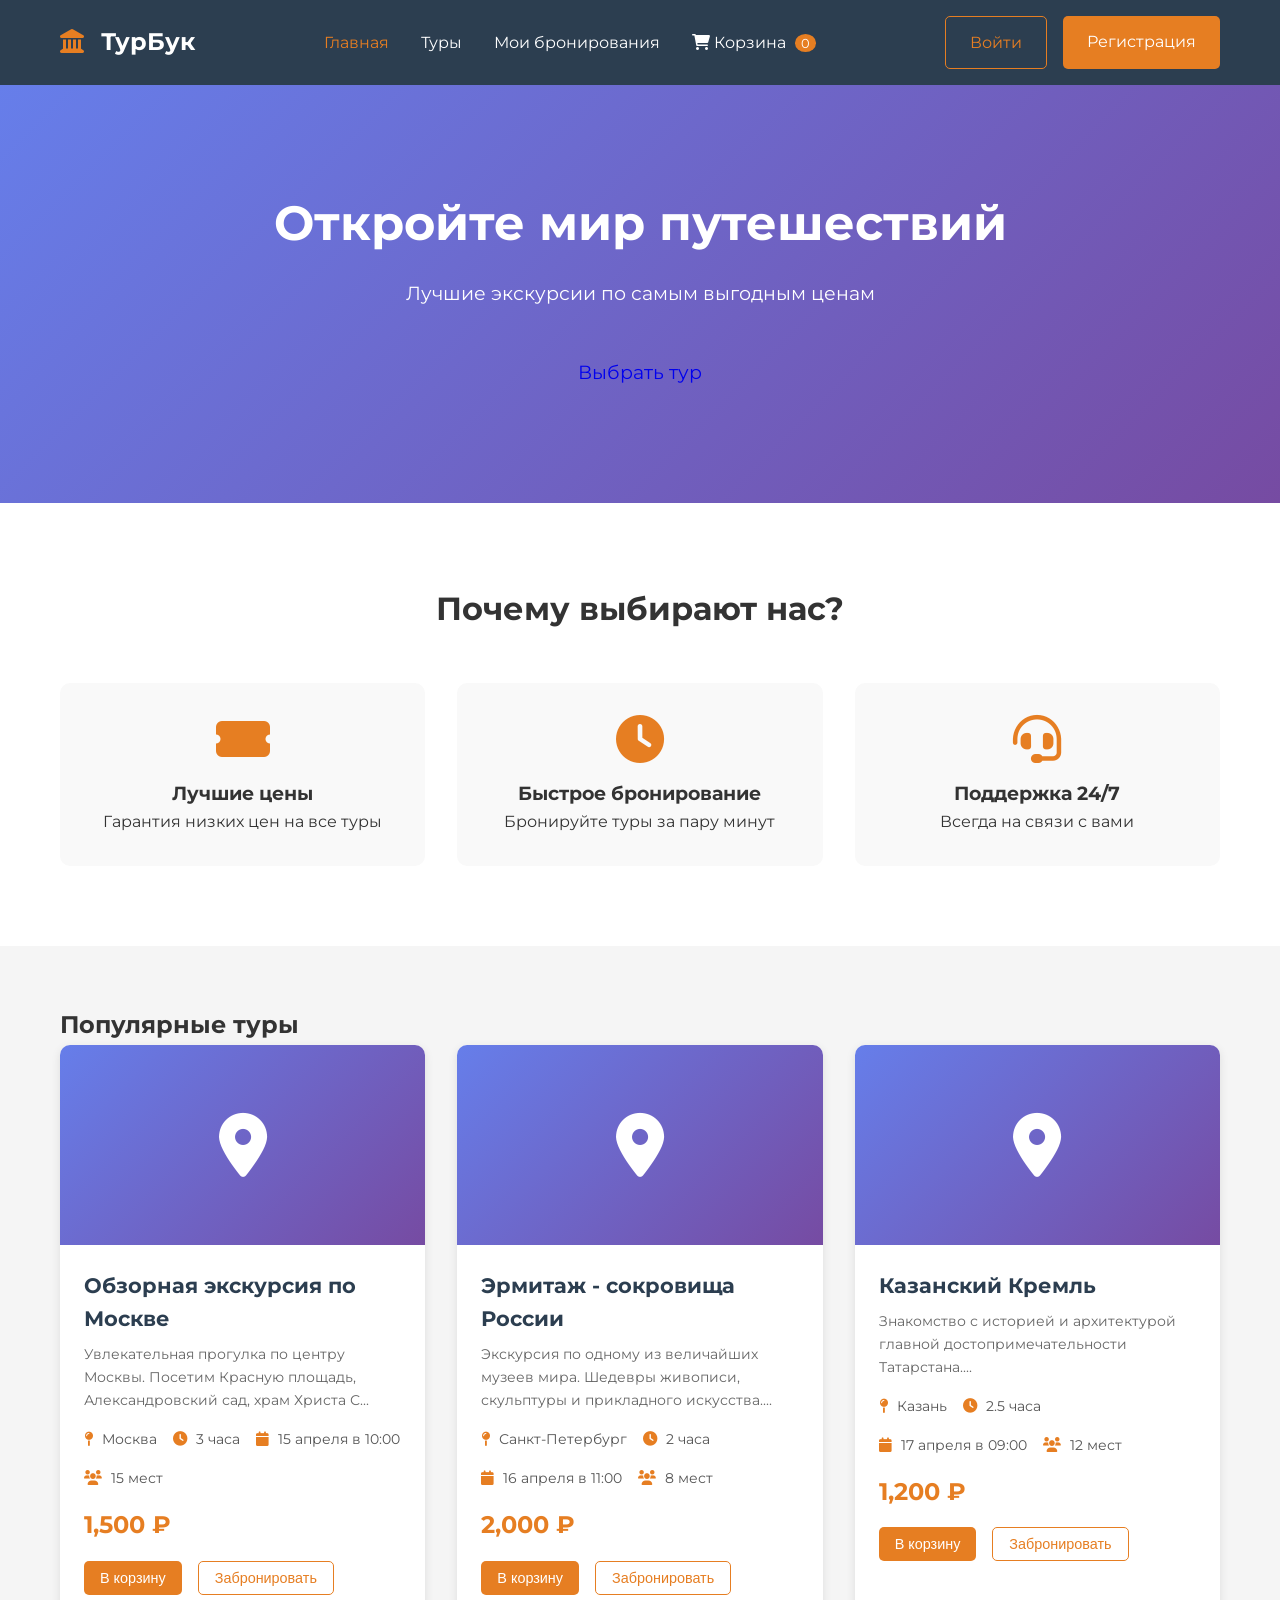
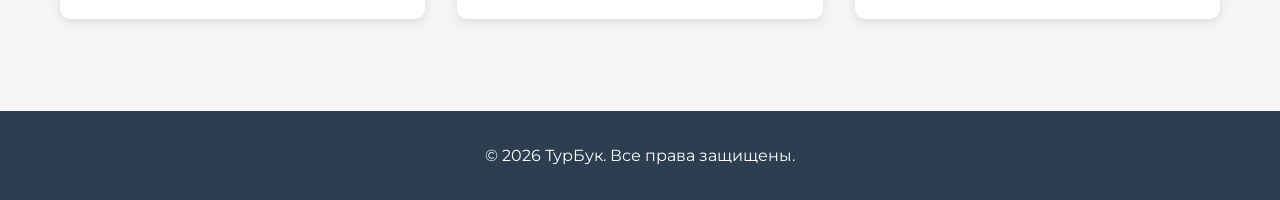
==== index.html @ 857af608 "Add files via upload" ====
<!DOCTYPE html>
<html lang="ru">
<head>
    <meta charset="UTF-8">
    <meta name="viewport" content="width=device-width, initial-scale=1.0">
    <title>ТурБук - Экскурсионные туры</title>
    <link rel="stylesheet" href="style.css">
    <link href="https://fonts.googleapis.com/css2?family=Montserrat:wght@300;400;500;600;700&display=swap" rel="stylesheet">
    <link rel="stylesheet" href="https://cdnjs.cloudflare.com/ajax/libs/font-awesome/6.0.0/css/all.min.css">
</head>
<body>
    <nav class="navbar">
        <div class="container">
            <div class="logo">
                <i class="fas fa-landmark"></i>
                <span>ТурБук</span>
            </div>
            <ul class="nav-links">
                <li><a href="index.html" class="active">Главная</a></li>
                <li><a href="tours.html">Туры</a></li>
                <li><a href="booking.html">Мои бронирования</a></li>
                <li><a href="cart.html"><i class="fas fa-shopping-cart"></i> Корзина <span id="cartCount" class="cart-count">0</span></a></li>
            </ul>
            <div class="auth-buttons" id="authButtons">
                <a href="login.html" class="btn btn-outline">Войти</a>
                <a href="register.html" class="btn btn-primary">Регистрация</a>
            </div>
            <div class="user-info" id="userInfo" style="display: none;">
                <i class="fas fa-user-circle"></i>
                <span id="username"></span>
                <button onclick="logout()" class="btn-logout">Выйти</button>
            </div>
        </div>
    </nav>

    <section class="hero">
        <div class="container">
            <h1>Откройте мир путешествий</h1>
            <p>Лучшие экскурсии по самым выгодным ценам</p>
            <a href="tours.html" class="btn btn-large">Выбрать тур</a>
        </div>
    </section>

    <section class="features">
        <div class="container">
            <h2>Почему выбирают нас?</h2>
            <div class="features-grid">
                <div class="feature">
                    <i class="fas fa-ticket-alt"></i>
                    <h3>Лучшие цены</h3>
                    <p>Гарантия низких цен на все туры</p>
                </div>
                <div class="feature">
                    <i class="fas fa-clock"></i>
                    <h3>Быстрое бронирование</h3>
                    <p>Бронируйте туры за пару минут</p>
                </div>
                <div class="feature">
                    <i class="fas fa-headset"></i>
                    <h3>Поддержка 24/7</h3>
                    <p>Всегда на связи с вами</p>
                </div>
            </div>
        </div>
    </section>

    <section class="popular-tours">
        <div class="container">
            <h2>Популярные туры</h2>
            <div class="tours-grid" id="popularTours"></div>
        </div>
    </section>

    <footer>
        <div class="container">
            <p>&copy; 2026 ТурБук. Все права защищены.</p>
        </div>
    </footer>

    <script src="main.js"></script>
    <script>
        // Проверка авторизации при загрузке
        checkAuth();
        loadPopularTours();
    </script>
</body>
</html>
---- style.css ----
* {
    margin: 0;
    padding: 0;
    box-sizing: border-box;
}

body {
    font-family: 'Montserrat', sans-serif;
    line-height: 1.6;
    color: #333;
    background: #f5f5f5;
}

.container {
    max-width: 1200px;
    margin: 0 auto;
    padding: 0 20px;
}

/* Navbar */
.navbar {
    background: #2c3e50;
    color: white;
    padding: 1rem 0;
    position: sticky;
    top: 0;
    z-index: 100;
}

.navbar .container {
    display: flex;
    justify-content: space-between;
    align-items: center;
}

.logo {
    font-size: 1.5rem;
    font-weight: bold;
}

.logo i {
    color: #e67e22;
    margin-right: 10px;
}

.nav-links {
    display: flex;
    list-style: none;
    gap: 2rem;
}

.nav-links a {
    color: white;
    text-decoration: none;
    transition: color 0.3s;
}

.nav-links a:hover,
.nav-links a.active {
    color: #e67e22;
}

.auth-buttons {
    display: flex;
    gap: 1rem;
}

.user-info {
    display: flex;
    align-items: center;
    gap: 1rem;
}

.user-info i {
    font-size: 1.2rem;
    color: #e67e22;
}

.btn-logout {
    background: none;
    border: 1px solid #e67e22;
    color: #e67e22;
    padding: 0.3rem 1rem;
    border-radius: 5px;
    cursor: pointer;
    transition: all 0.3s;
}

.btn-logout:hover {
    background: #e67e22;
    color: white;
}

/* Buttons */
.btn {
    display: inline-block;
    padding: 0.8rem 1.5rem;
    border-radius: 5px;
    text-decoration: none;
    transition: all 0.3s;
    cursor: pointer;
    border: none;
    font-size: 1rem;
}

.btn-primary {
    background: #e67e22;
    color: white;
}

.btn-primary:hover {
    background: #d35400;
    transform: translateY(-2px);
}

.btn-outline {
    border: 1px solid #e67e22;
    color: #e67e22;
    background: transparent;
}

.btn-outline:hover {
    background: #e67e22;
    color: white;
}

.btn-large {
    padding: 1rem 2rem;
    font-size: 1.2rem;
}

.btn-small {
    padding: 0.5rem 1rem;
    font-size: 0.9rem;
}

.btn-danger {
    background: #e74c3c;
    color: white;
}

.btn-danger:hover {
    background: #c0392b;
}

/* Hero Section */
.hero {
    background: linear-gradient(135deg, #667eea 0%, #764ba2 100%);
    color: white;
    text-align: center;
    padding: 100px 0;
}

.hero h1 {
    font-size: 3rem;
    margin-bottom: 1rem;
}

.hero p {
    font-size: 1.2rem;
    margin-bottom: 2rem;
}

/* Features */
.features {
    padding: 80px 0;
    background: white;
}

.features h2 {
    text-align: center;
    margin-bottom: 3rem;
    font-size: 2rem;
}

.features-grid {
    display: grid;
    grid-template-columns: repeat(auto-fit, minmax(300px, 1fr));
    gap: 2rem;
}

.feature {
    text-align: center;
    padding: 2rem;
    background: #f9f9f9;
    border-radius: 10px;
    transition: transform 0.3s;
}

.feature:hover {
    transform: translateY(-5px);
}

.feature i {
    font-size: 3rem;
    color: #e67e22;
    margin-bottom: 1rem;
}

/* Tours Grid */
.tours-section,
.popular-tours {
    padding: 60px 0;
}

.tours-grid {
    display: grid;
    grid-template-columns: repeat(auto-fill, minmax(350px, 1fr));
    gap: 2rem;
}

.tour-card {
    background: white;
    border-radius: 10px;
    overflow: hidden;
    box-shadow: 0 3px 10px rgba(0,0,0,0.1);
    transition: transform 0.3s;
}

.tour-card:hover {
    transform: translateY(-5px);
    box-shadow: 0 5px 20px rgba(0,0,0,0.15);
}

.tour-image {
    height: 200px;
    background: linear-gradient(135deg, #667eea 0%, #764ba2 100%);
    display: flex;
    align-items: center;
    justify-content: center;
    color: white;
}

.tour-image i {
    font-size: 4rem;
}

.tour-content {
    padding: 1.5rem;
}

.tour-title {
    font-size: 1.3rem;
    margin-bottom: 0.5rem;
    color: #2c3e50;
}

.tour-description {
    color: #666;
    margin-bottom: 1rem;
    font-size: 0.9rem;
}

.tour-info {
    display: flex;
    flex-wrap: wrap;
    gap: 1rem;
    margin-bottom: 1rem;
    font-size: 0.9rem;
    color: #555;
}

.tour-info i {
    margin-right: 5px;
    color: #e67e22;
}

.tour-price {
    font-size: 1.5rem;
    font-weight: bold;
    color: #e67e22;
    margin-bottom: 1rem;
}

.tour-actions {
    display: flex;
    gap: 1rem;
}

/* Filters */
.filters {
    padding: 30px 0;
    background: white;
    margin-bottom: 30px;
}

.filter-group {
    display: flex;
    gap: 1rem;
    flex-wrap: wrap;
    justify-content: center;
}

.filter-input,
.filter-select {
    padding: 0.8rem;
    border: 1px solid #ddd;
    border-radius: 5px;
    font-size: 1rem;
    font-family: inherit;
}

.filter-input {
    width: 200px;
}

/* Cart Section */
.cart-section {
    padding: 60px 0;
    min-height: 500px;
}

.cart-items {
    margin-bottom: 2rem;
}

.cart-item {
    background: white;
    padding: 1.5rem;
    border-radius: 10px;
    margin-bottom: 1rem;
    display: flex;
    justify-content: space-between;
    align-items: center;
    flex-wrap: wrap;
    gap: 1rem;
}

.cart-item-info h3 {
    margin-bottom: 0.5rem;
}

.cart-item-price {
    font-weight: bold;
    color: #e67e22;
}

.cart-summary {
    background: white;
    padding: 1.5rem;
    border-radius: 10px;
    text-align: right;
}

.cart-total {
    font-size: 1.3rem;
    font-weight: bold;
    margin-bottom: 1rem;
}

/* Auth Section */
.auth-section {
    padding: 80px 0;
    min-height: calc(100vh - 200px);
    display: flex;
    align-items: center;
}

.auth-card {
    max-width: 400px;
    margin: 0 auto;
    background: white;
    padding: 2rem;
    border-radius: 10px;
    box-shadow: 0 3px 20px rgba(0,0,0,0.1);
}

.auth-card h2 {
    text-align: center;
    margin-bottom: 2rem;
    color: #2c3e50;
}

.form-group {
    margin-bottom: 1.5rem;
}

.form-group label {
    display: block;
    margin-bottom: 0.5rem;
    color: #555;
}

.form-group input,
.form-group textarea {
    width: 100%;
    padding: 0.8rem;
    border: 1px solid #ddd;
    border-radius: 5px;
    font-size: 1rem;
    font-family: inherit;
}

.form-group textarea {
    resize: vertical;
}

.w-100 {
    width: 100%;
}

.auth-link {
    text-align: center;
    margin-top: 1rem;
}

.auth-link a {
    color: #e67e22;
    text-decoration: none;
}

/* Bookings */
.bookings-list {
    display: flex;
    flex-direction: column;
    gap: 1rem;
}

.booking-card {
    background: white;
    padding: 1.5rem;
    border-radius: 10px;
    display: flex;
    justify-content: space-between;
    align-items: center;
    flex-wrap: wrap;
    gap: 1rem;
}

.booking-status {
    padding: 0.3rem 1rem;
    border-radius: 20px;
    font-size: 0.9rem;
}

.status-pending {
    background: #f39c12;
    color: white;
}

.status-paid {
    background: #27ae60;
    color: white;
}

.status-cancelled {
    background: #e74c3c;
    color: white;
}

/* Page Header */
.page-header {
    background: linear-gradient(135deg, #667eea 0%, #764ba2 100%);
    color: white;
    text-align: center;
    padding: 60px 0;
}

.page-header h1 {
    font-size: 2.5rem;
    margin-bottom: 0.5rem;
}

/* Cart Count */
.cart-count {
    background: #e67e22;
    border-radius: 50%;
    padding: 0.1rem 0.4rem;
    font-size: 0.8rem;
    margin-left: 5px;
}

/* Alerts */
.alert {
    padding: 1rem;
    border-radius: 5px;
    margin-bottom: 1rem;
}

.alert-success {
    background: #d4edda;
    color: #155724;
    border: 1px solid #c3e6cb;
}

.alert-error {
    background: #f8d7da;
    color: #721c24;
    border: 1px solid #f5c6cb;
}

/* Footer */
footer {
    background: #2c3e50;
    color: white;
    text-align: center;
    padding: 2rem 0;
    margin-top: 2rem;
}

/* Responsive */
@media (max-width: 768px) {
    .navbar .container {
        flex-direction: column;
        gap: 1rem;
    }
    
    .nav-links {
        flex-wrap: wrap;
        justify-content: center;
    }
    
    .hero h1 {
        font-size: 2rem;
    }
    
    .tours-grid {
        grid-template-columns: 1fr;
    }
    
    .filter-group {
        flex-direction: column;
    }
    
    .filter-input,
    .filter-select {
        width: 100%;
    }
    
    .cart-item {
        flex-direction: column;
        text-align: center;
    }
}
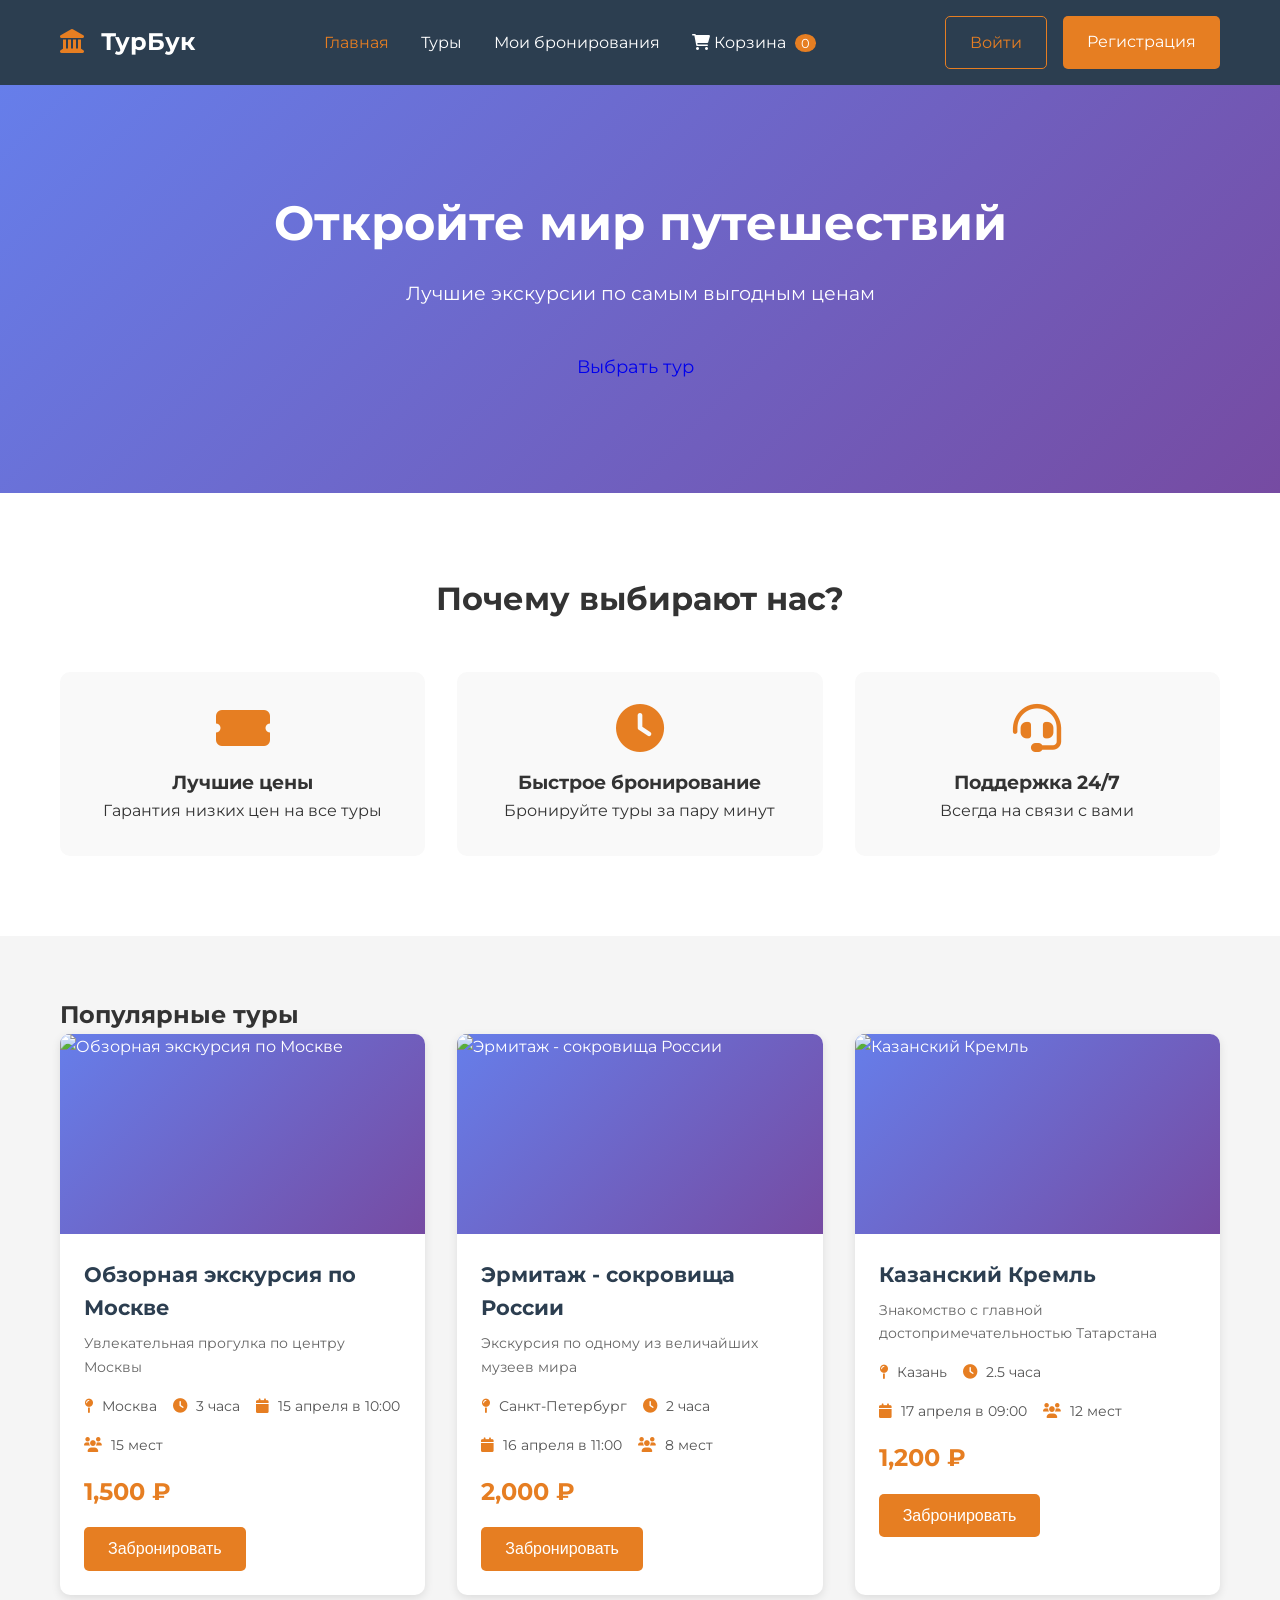
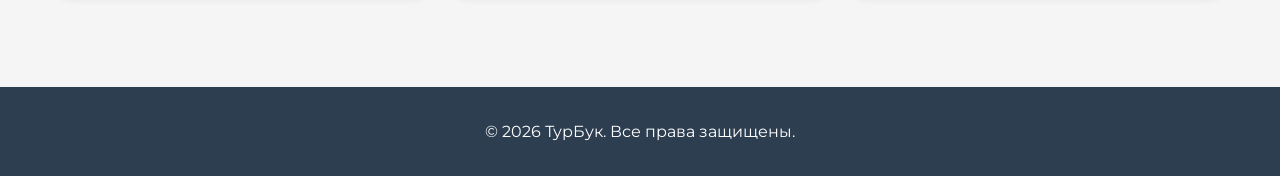
==== commit d349c167: "index.html" ====
--- a/index.html
+++ b/index.html
@@ -77,11 +77,11 @@
         </div>
     </footer>
 
-    <script src="main.js"></script>
-    <script>
-        // Проверка авторизации при загрузке
-        checkAuth();
-        loadPopularTours();
-    </script>
+    <script src="data.js"></script>
+<script src="main.js"></script>
+<script>
+    checkAuth();
+    loadPopularTours();
+</script>
 </body>
-</html>+</html>
--- a/style.css
+++ b/style.css
@@ -531,4 +531,170 @@
         flex-direction: column;
         text-align: center;
     }
-}+}
+/* Tour Card Hover Effect */
+.tour-card {
+    cursor: pointer;
+    transition: transform 0.3s, box-shadow 0.3s;
+}
+
+.tour-card:hover {
+    transform: translateY(-5px);
+    box-shadow: 0 10px 30px rgba(0,0,0,0.2);
+}
+
+/* Tour Detail Page */
+.tour-detail-section {
+    padding: 40px 0;
+    min-height: calc(100vh - 200px);
+}
+
+.tour-detail-card {
+    background: white;
+    border-radius: 20px;
+    box-shadow: 0 5px 30px rgba(0,0,0,0.1);
+    overflow: hidden;
+}
+
+.tour-detail-loading,
+.tour-detail-error {
+    text-align: center;
+    padding: 60px;
+    color: #7f8c8d;
+}
+
+.tour-detail-loading i,
+.tour-detail-error i {
+    font-size: 3rem;
+    margin-bottom: 20px;
+}
+
+.tour-detail-content {
+    display: flex;
+    flex-wrap: wrap;
+}
+
+.tour-detail-image {
+    flex: 1;
+    min-width: 300px;
+    max-height: 500px;
+    overflow: hidden;
+}
+
+.tour-detail-image img {
+    width: 100%;
+    height: 100%;
+    object-fit: cover;
+}
+
+.tour-detail-info {
+    flex: 2;
+    padding: 30px;
+}
+
+.tour-detail-info h1 {
+    font-size: 2rem;
+    color: #2c3e50;
+    margin-bottom: 15px;
+}
+
+.tour-detail-meta {
+    display: flex;
+    flex-wrap: wrap;
+    gap: 20px;
+    padding: 15px 0;
+    border-top: 1px solid #eee;
+    border-bottom: 1px solid #eee;
+    margin-bottom: 20px;
+    color: #666;
+}
+
+.tour-detail-meta span {
+    display: flex;
+    align-items: center;
+    gap: 8px;
+}
+
+.tour-detail-meta i {
+    color: #e67e22;
+    width: 20px;
+}
+
+.tour-detail-section {
+    margin-bottom: 25px;
+}
+
+.tour-detail-section h3 {
+    font-size: 1.2rem;
+    color: #2c3e50;
+    margin-bottom: 10px;
+    display: flex;
+    align-items: center;
+    gap: 10px;
+}
+
+.tour-detail-section h3 i {
+    color: #e67e22;
+}
+
+.tour-detail-section p {
+    color: #555;
+    line-height: 1.6;
+}
+
+.tour-detail-grid {
+    display: grid;
+    grid-template-columns: 1fr 1fr;
+    gap: 20px;
+    margin: 25px 0;
+}
+
+.tour-detail-price {
+    background: #f8f9fa;
+    padding: 20px;
+    border-radius: 10px;
+    text-align: center;
+    margin: 25px 0;
+}
+
+.tour-detail-price .price {
+    font-size: 2rem;
+    font-weight: bold;
+    color: #e67e22;
+}
+
+.tour-detail-price .price-note {
+    color: #7f8c8d;
+    font-size: 0.9rem;
+}
+
+.btn-large {
+    padding: 12px 30px;
+    font-size: 1.1rem;
+    margin-right: 10px;
+}
+
+/* Responsive */
+@media (max-width: 768px) {
+    .tour-detail-content {
+        flex-direction: column;
+    }
+    
+    .tour-detail-image {
+        max-height: 300px;
+    }
+    
+    .tour-detail-grid {
+        grid-template-columns: 1fr;
+    }
+    
+    .tour-detail-info h1 {
+        font-size: 1.5rem;
+    }
+    
+    .btn-large {
+        display: block;
+        width: 100%;
+        margin-bottom: 10px;
+    }
+}
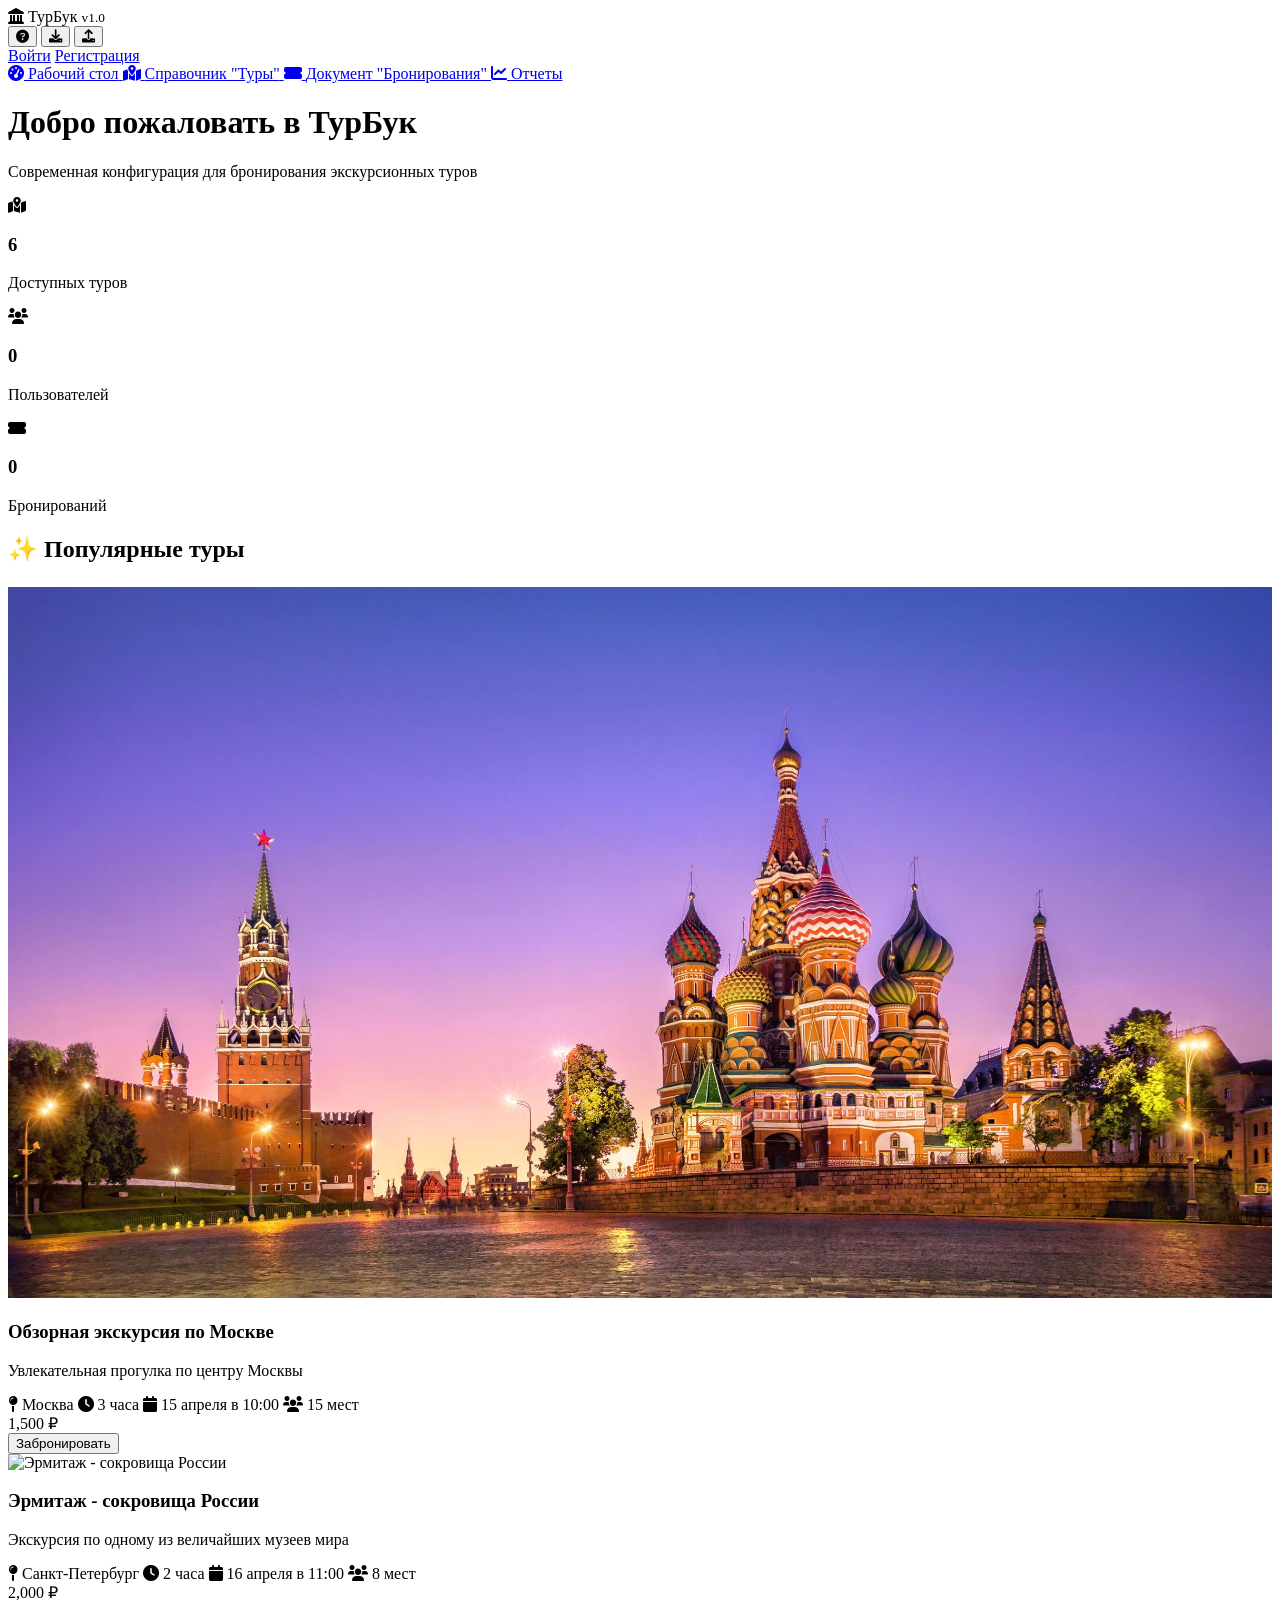
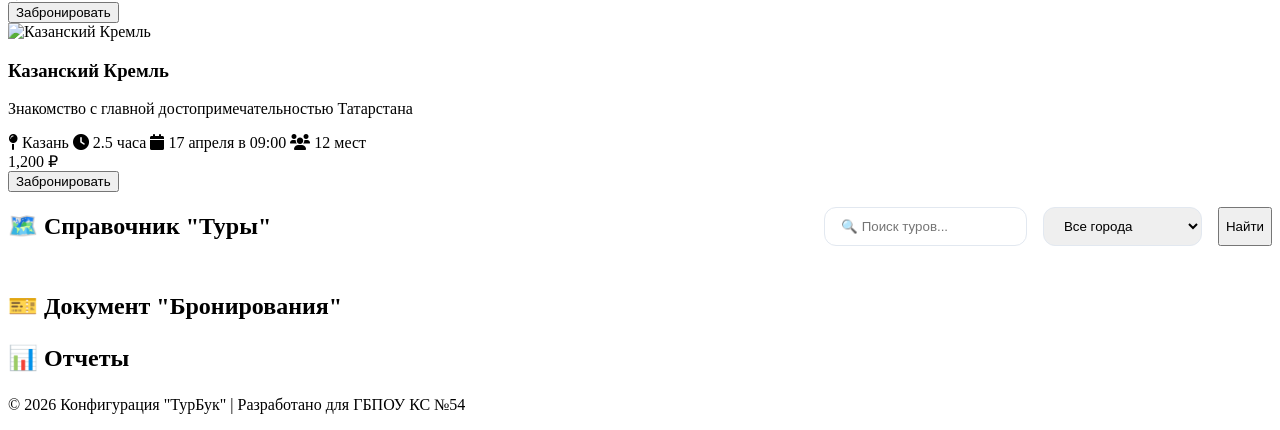
==== commit a6e40b38: "index.html" ====
--- a/index.html
+++ b/index.html
@@ -3,85 +3,218 @@
 <head>
     <meta charset="UTF-8">
     <meta name="viewport" content="width=device-width, initial-scale=1.0">
-    <title>ТурБук - Экскурсионные туры</title>
-    <link rel="stylesheet" href="style.css">
-    <link href="https://fonts.googleapis.com/css2?family=Montserrat:wght@300;400;500;600;700&display=swap" rel="stylesheet">
+    <title>ТурБук | Современная конфигурация бронирования туров</title>
+    <link href="https://fonts.googleapis.com/css2?family=Montserrat:wght@300;400;500;600;700;800&display=swap" rel="stylesheet">
     <link rel="stylesheet" href="https://cdnjs.cloudflare.com/ajax/libs/font-awesome/6.0.0/css/all.min.css">
+    <link rel="stylesheet" href="styles/style.css">
 </head>
 <body>
-    <nav class="navbar">
-        <div class="container">
+    <div class="app-container">
+        <!-- Header -->
+        <header class="app-header">
             <div class="logo">
                 <i class="fas fa-landmark"></i>
                 <span>ТурБук</span>
+                <small>v1.0</small>
             </div>
-            <ul class="nav-links">
-                <li><a href="index.html" class="active">Главная</a></li>
-                <li><a href="tours.html">Туры</a></li>
-                <li><a href="booking.html">Мои бронирования</a></li>
-                <li><a href="cart.html"><i class="fas fa-shopping-cart"></i> Корзина <span id="cartCount" class="cart-count">0</span></a></li>
-            </ul>
-            <div class="auth-buttons" id="authButtons">
-                <a href="login.html" class="btn btn-outline">Войти</a>
-                <a href="register.html" class="btn btn-primary">Регистрация</a>
+            <div class="header-menu">
+                <button onclick="showHelp()" class="icon-btn" title="Справка">
+                    <i class="fas fa-question-circle"></i>
+                </button>
+                <button onclick="exportData()" class="icon-btn" title="Экспорт">
+                    <i class="fas fa-download"></i>
+                </button>
+                <button onclick="document.getElementById('importFile').click()" class="icon-btn" title="Импорт">
+                    <i class="fas fa-upload"></i>
+                </button>
+                <input type="file" id="importFile" style="display: none" accept=".json" onchange="importData(this.files[0])">
+                <div id="authSection"></div>
             </div>
-            <div class="user-info" id="userInfo" style="display: none;">
-                <i class="fas fa-user-circle"></i>
-                <span id="username"></span>
-                <button onclick="logout()" class="btn-logout">Выйти</button>
-            </div>
+        </header>
+
+        <!-- Main -->
+        <div class="app-main">
+            <!-- Sidebar -->
+            <aside class="app-sidebar">
+                <nav class="sidebar-menu">
+                    <a href="#" class="menu-item active" data-page="dashboard">
+                        <i class="fas fa-tachometer-alt"></i>
+                        <span>Рабочий стол</span>
+                    </a>
+                    <a href="#" class="menu-item" data-page="tours">
+                        <i class="fas fa-map-marked-alt"></i>
+                        <span>Справочник "Туры"</span>
+                    </a>
+                    <a href="#" class="menu-item" data-page="bookings">
+                        <i class="fas fa-ticket-alt"></i>
+                        <span>Документ "Бронирования"</span>
+                    </a>
+                    <a href="#" class="menu-item" data-page="reports">
+                        <i class="fas fa-chart-line"></i>
+                        <span>Отчеты</span>
+                    </a>
+                </nav>
+            </aside>
+
+            <!-- Content -->
+            <main class="app-content">
+                <!-- Dashboard -->
+                <div id="dashboardPage" class="page active">
+                    <div class="welcome-card">
+                        <h1>Добро пожаловать в ТурБук</h1>
+                        <p>Современная конфигурация для бронирования экскурсионных туров</p>
+                    </div>
+                    
+                    <div class="stats-grid">
+                        <div class="stat-card">
+                            <i class="fas fa-map-marked-alt"></i>
+                            <div class="stat-info">
+                                <h3 id="toursCount">0</h3>
+                                <p>Доступных туров</p>
+                            </div>
+                        </div>
+                        <div class="stat-card">
+                            <i class="fas fa-users"></i>
+                            <div class="stat-info">
+                                <h3 id="usersCount">0</h3>
+                                <p>Пользователей</p>
+                            </div>
+                        </div>
+                        <div class="stat-card">
+                            <i class="fas fa-ticket-alt"></i>
+                            <div class="stat-info">
+                                <h3 id="bookingsCount">0</h3>
+                                <p>Бронирований</p>
+                            </div>
+                        </div>
+                    </div>
+
+                    <div class="popular-tours-section">
+                        <h2 style="margin-bottom: 1.5rem;">✨ Популярные туры</h2>
+                        <div class="tours-grid" id="popularTours"></div>
+                    </div>
+                </div>
+
+                <!-- Tours -->
+                <div id="toursPage" class="page">
+                    <div style="display: flex; justify-content: space-between; align-items: center; margin-bottom: 2rem;">
+                        <h2>🗺️ Справочник "Туры"</h2>
+                        <div style="display: flex; gap: 1rem;">
+                            <input type="text" id="searchInput" placeholder="🔍 Поиск туров..." class="filter-input" style="padding: 10px 16px; border-radius: 12px; border: 1px solid #e2e8f0;">
+                            <select id="locationFilter" class="filter-select" style="padding: 10px 16px; border-radius: 12px; border: 1px solid #e2e8f0;">
+                                <option value="">Все города</option>
+                                <option value="Москва">Москва</option>
+                                <option value="Санкт-Петербург">Санкт-Петербург</option>
+                                <option value="Казань">Казань</option>
+                                <option value="Сочи">Сочи</option>
+                            </select>
+                            <button onclick="filterTours()" class="btn btn-primary">Найти</button>
+                        </div>
+                    </div>
+                    <div class="tours-grid" id="allTours"></div>
+                </div>
+
+                <!-- Bookings -->
+                <div id="bookingsPage" class="page">
+                    <h2 style="margin-bottom: 1.5rem;">🎫 Документ "Бронирования"</h2>
+                    <div id="bookingsList" class="bookings-list"></div>
+                </div>
+
+                <!-- Reports -->
+                <div id="reportsPage" class="page">
+                    <h2 style="margin-bottom: 1.5rem;">📊 Отчеты</h2>
+                    <div id="reportsContent"></div>
+                </div>
+            </main>
         </div>
-    </nav>
-
-    <section class="hero">
-        <div class="container">
-            <h1>Откройте мир путешествий</h1>
-            <p>Лучшие экскурсии по самым выгодным ценам</p>
-            <a href="tours.html" class="btn btn-large">Выбрать тур</a>
-        </div>
-    </section>
-
-    <section class="features">
-        <div class="container">
-            <h2>Почему выбирают нас?</h2>
-            <div class="features-grid">
-                <div class="feature">
-                    <i class="fas fa-ticket-alt"></i>
-                    <h3>Лучшие цены</h3>
-                    <p>Гарантия низких цен на все туры</p>
-                </div>
-                <div class="feature">
-                    <i class="fas fa-clock"></i>
-                    <h3>Быстрое бронирование</h3>
-                    <p>Бронируйте туры за пару минут</p>
-                </div>
-                <div class="feature">
-                    <i class="fas fa-headset"></i>
-                    <h3>Поддержка 24/7</h3>
-                    <p>Всегда на связи с вами</p>
-                </div>
-            </div>
-        </div>
-    </section>
-
-    <section class="popular-tours">
-        <div class="container">
-            <h2>Популярные туры</h2>
-            <div class="tours-grid" id="popularTours"></div>
-        </div>
-    </section>
-
-    <footer>
-        <div class="container">
-            <p>&copy; 2026 ТурБук. Все права защищены.</p>
-        </div>
-    </footer>
-
+
+        <!-- Footer -->
+        <footer class="app-footer">
+            <p>© 2026 Конфигурация "ТурБук" | Разработано для ГБПОУ КС №54</p>
+        </footer>
+    </div>
+
+    <script src="core/config.js"></script>
     <script src="data.js"></script>
-<script src="main.js"></script>
-<script>
-    checkAuth();
-    loadPopularTours();
-</script>
+    <script src="main.js"></script>
+    <script>
+        function showHelp() {
+            alert('🏛️ Конфигурация "ТурБук"\n\nВерсия: 1.0\nРазработчик: Студент ГБПОУ КС №54\n\nНазначение: Автоматизация бронирования экскурсионных туров\n\nРазделы:\n• Справочник "Туры"\n• Документ "Бронирования"\n• Отчеты по продажам');
+        }
+        
+        function updateStats() {
+            document.getElementById('toursCount').innerText = tours.length;
+            document.getElementById('usersCount').innerText = users.length;
+            document.getElementById('bookingsCount').innerText = bookings.length;
+        }
+        
+        function loadReports() {
+            const container = document.getElementById('reportsContent');
+            const totalSales = bookings.reduce((sum, b) => sum + (b.status === 'paid' ? b.total : 0), 0);
+            const pendingPayments = bookings.filter(b => b.status === 'pending').length;
+            const completedBookings = bookings.filter(b => b.status === 'paid').length;
+            const popularTours = {};
+            bookings.forEach(b => {
+                if (b.status === 'paid') {
+                    popularTours[b.title] = (popularTours[b.title] || 0) + b.quantity;
+                }
+            });
+            const topTour = Object.entries(popularTours).sort((a,b) => b[1] - a[1])[0];
+            
+            container.innerHTML = `
+                <div class="reports-grid">
+                    <div class="report-card">
+                        <h3>💰 Общая выручка</h3>
+                        <div class="report-value">${totalSales.toLocaleString()} ₽</div>
+                    </div>
+                    <div class="report-card">
+                        <h3>⏳ Ожидают оплаты</h3>
+                        <div class="report-value">${pendingPayments}</div>
+                    </div>
+                    <div class="report-card">
+                        <h3>✅ Завершенных бронирований</h3>
+                        <div class="report-value">${completedBookings}</div>
+                    </div>
+                    <div class="report-card">
+                        <h3>📈 Средний чек</h3>
+                        <div class="report-value">${completedBookings ? Math.round(totalSales / completedBookings).toLocaleString() : 0} ₽</div>
+                    </div>
+                    ${topTour ? `
+                    <div class="report-card">
+                        <h3>⭐ Самый популярный тур</h3>
+                        <div class="report-value">${topTour[0]}</div>
+                        <p style="margin-top: 0.5rem;">${topTour[1]} бронирований</p>
+                    </div>
+                    ` : ''}
+                </div>
+            `;
+        }
+        
+        document.querySelectorAll('.menu-item').forEach(item => {
+            item.addEventListener('click', (e) => {
+                e.preventDefault();
+                const page = item.dataset.page;
+                document.querySelectorAll('.menu-item').forEach(i => i.classList.remove('active'));
+                item.classList.add('active');
+                document.querySelectorAll('.page').forEach(p => p.classList.remove('active'));
+                document.getElementById(page + 'Page').classList.add('active');
+                
+                if (page === 'dashboard') {
+                    loadPopularTours();
+                    updateStats();
+                } else if (page === 'tours') {
+                    loadAllTours();
+                } else if (page === 'bookings') {
+                    loadBookings();
+                } else if (page === 'reports') {
+                    loadReports();
+                }
+            });
+        });
+        
+        checkAuth();
+        loadPopularTours();
+        updateStats();
+    </script>
 </body>
 </html>
